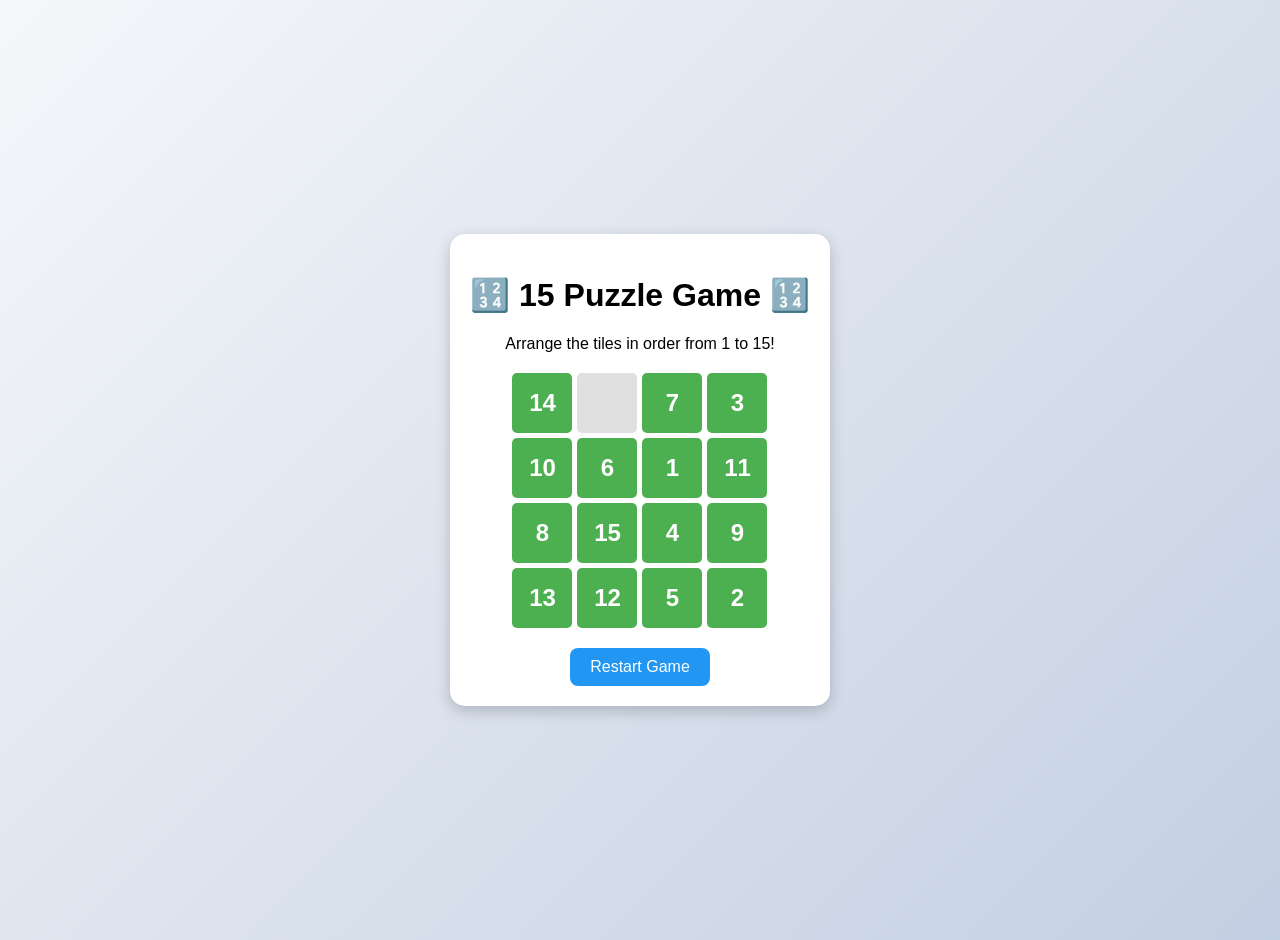
==== projects/15 Sliding Puzzle/index.html @ dd3d6229 "Merge branch 'main' into added/battery-detector" ====
<!DOCTYPE html>
<html lang="en">
<head>
  <meta charset="UTF-8">
  <meta name="viewport" content="width=device-width, initial-scale=1.0">
  <title>15 Puzzle Game</title>
  <link rel="stylesheet" href="style.css">
</head>
<body>
  <div class="container">
    <h1>🔢 15 Puzzle Game 🔢</h1>
    <p>Arrange the tiles in order from 1 to 15!</p>
    <div id="puzzle" class="puzzle"></div>
    <h2 id="message"></h2>
    <button id="restart">Restart Game</button>
  </div>

  <script src="script.js"></script>
</body>
</html>
---- projects/15 Sliding Puzzle/style.css ----
body {
  font-family: Arial, sans-serif;
  text-align: center;
  background: #f0f8ff;
  padding: 20px;
  margin: 0;
  min-height: 100vh;
  display: flex;
  justify-content: center;   /* Horizontal center */
  align-items: center;       /* Vertical center */
  font-family: Arial, sans-serif;
  background: linear-gradient(135deg, #f5f7fa, #c3cfe2);
}

.container {
  max-width: 400px;
  margin: auto;
  background: white;
  padding: 20px;
  border-radius: 15px;
  box-shadow: 0 5px 15px rgba(0,0,0,0.2);
}

.puzzle {
  display: grid;
  grid-template-columns: repeat(4, 60px);
  grid-gap: 5px;
  justify-content: center;
  margin: 20px 0;
}

.tile {
  width: 60px;
  height: 60px;
  background: #4CAF50;
  color: white;
  display: flex;
  justify-content: center;
  align-items: center;
  font-weight: bold;
  font-size: 1.5rem;
  border-radius: 5px;
  cursor: pointer;
  user-select: none;
  transition: all 0.2s ease;
}

.tile.empty {
  background: #e0e0e0;
  cursor: default;
}

button {
  padding: 10px 20px;
  font-size: 16px;
  border: none;
  border-radius: 8px;
  background-color: #2196F3;
  color: white;
  cursor: pointer;
}

button:hover {
  background-color: #1976D2;
}

h2 {
  margin: 10px 0;
}

/* Mobile responsiveness */
@media (max-width: 400px) {
  .puzzle {
    grid-template-columns: repeat(4, 40px);
    grid-gap: 4px;
  }
  .tile {
    width: 40px;
    height: 40px;
    font-size: 1rem;
  }
}
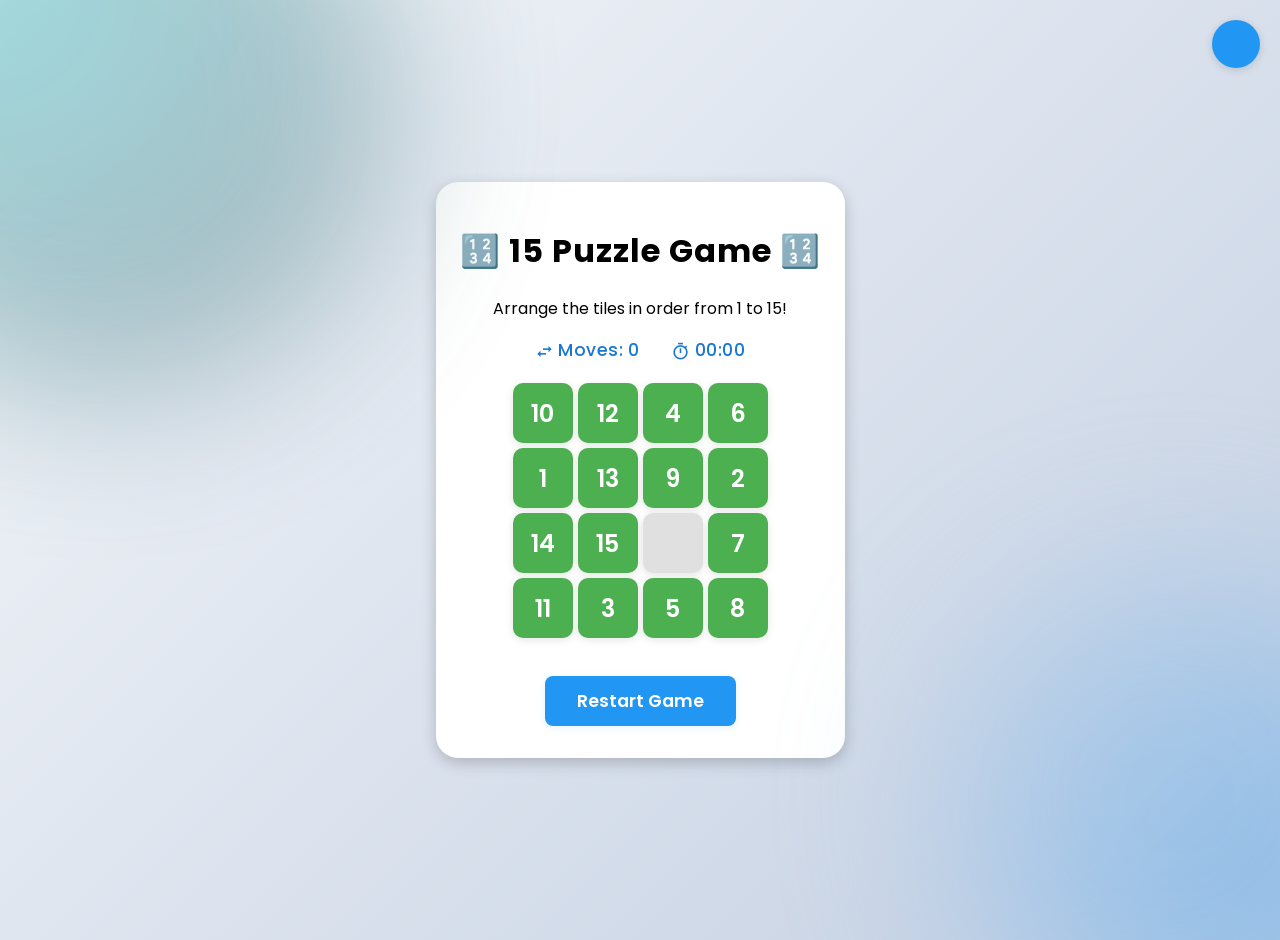
==== commit 88b620a2: "Merge branch 'main' of https://github.com/CodeMaster11000/OpenPlayground" ====
--- a/projects/15 Sliding Puzzle/index.html
+++ b/projects/15 Sliding Puzzle/index.html
@@ -1,20 +1,94 @@
 <!DOCTYPE html>
 <html lang="en">
-<head>
-  <meta charset="UTF-8">
-  <meta name="viewport" content="width=device-width, initial-scale=1.0">
-  <title>15 Puzzle Game</title>
-  <link rel="stylesheet" href="style.css">
-</head>
-<body>
-  <div class="container">
-    <h1>🔢 15 Puzzle Game 🔢</h1>
-    <p>Arrange the tiles in order from 1 to 15!</p>
-    <div id="puzzle" class="puzzle"></div>
-    <h2 id="message"></h2>
-    <button id="restart">Restart Game</button>
-  </div>
+  <head>
+    <meta charset="UTF-8" />
+    <meta name="viewport" content="width=device-width, initial-scale=1.0" />
+    <title>15 Puzzle Game</title>
+    <link rel="stylesheet" href="style.css" />
+    <!-- Google Fonts for Material Icons and Poppins font -->
+    <link
+      href="https://fonts.googleapis.com/icon?family=Material+Icons"
+      rel="stylesheet"
+    />
+    <link
+      href="https://fonts.googleapis.com/css2?family=Poppins:wght@400;600;700&display=swap"
+      rel="stylesheet"
+    />
+  </head>
+  <body>
+    <button id="toggle-dark" class="toggle-dark-btn">
+      <span id="toggle-dark-icon" class="material-icons">dark_mode</span>
+    </button>
+    <div class="container">
+      <h1>🔢 15 Puzzle Game 🔢</h1>
+      <p>Arrange the tiles in order from 1 to 15!</p>
+      <div class="game-stats">
+        <span id="move-counter"
+          ><span
+            class="material-icons"
+            style="font-size: 1.1em; vertical-align: middle"
+            >swap_horiz</span
+          >
+          Moves: 0</span
+        >
+        <span id="timer"
+          ><span
+            class="material-icons"
+            style="font-size: 1.1em; vertical-align: middle"
+            >timer</span
+          >
+          00:00</span
+        >
+      </div>
+      <div id="puzzle" class="puzzle"></div>
+      <h2 id="message"></h2>
+      <button id="restart">Restart Game</button>
+      <div
+        id="confetti-canvas"
+        style="
+          position: absolute;
+          left: 0;
+          top: 0;
+          width: 100%;
+          height: 100%;
+          pointer-events: none;
+          z-index: 10;
+          display: none;
+        "
+      ></div>
+    </div>
 
-  <script src="script.js"></script>
-</body>
-</html>+    <script src="script.js"></script>
+    <script>
+      // Theme toggle logic: initialize from main site, then standalone
+      const toggleDarkBtn = document.getElementById("toggle-dark");
+      const toggleDarkIcon = document.getElementById("toggle-dark-icon");
+      const html = document.documentElement;
+
+      function setThemeByName(theme) {
+        if (theme === "dark") {
+          document.body.classList.add("dark-mode");
+          toggleDarkIcon.textContent = "light_mode";
+        } else {
+          document.body.classList.remove("dark-mode");
+          toggleDarkIcon.textContent = "dark_mode";
+        }
+        html.setAttribute("data-theme", theme);
+      }
+
+      // Prefer gameTheme, else use main site theme
+      const savedGameTheme = localStorage.getItem("gameTheme");
+      const mainSiteTheme = localStorage.getItem("theme") || "light";
+      const initialTheme = savedGameTheme || mainSiteTheme;
+      setThemeByName(initialTheme);
+
+      toggleDarkBtn.addEventListener("click", () => {
+        const currentTheme =
+          html.getAttribute("data-theme") === "dark" ? "dark" : "light";
+        const newTheme = currentTheme === "dark" ? "light" : "dark";
+        setThemeByName(newTheme);
+        localStorage.setItem("gameTheme", newTheme);
+      });
+    </script>
+  </body>
+</html>
--- a/projects/15 Sliding Puzzle/style.css
+++ b/projects/15 Sliding Puzzle/style.css
@@ -1,24 +1,156 @@
+/* Game stats bar */
+.game-stats {
+  display: flex;
+  justify-content: center;
+  gap: 32px;
+  margin-bottom: 10px;
+  font-size: 1.08rem;
+  font-family: "Poppins", Arial, sans-serif;
+  font-weight: 500;
+  color: #1976d2;
+  letter-spacing: 0.5px;
+}
+.dark-mode .game-stats {
+  color: #00adb5;
+}
+
+/* Confetti canvas placeholder (for future animation) */
+#confetti-canvas {
+  pointer-events: none;
+  z-index: 10;
+}
+/* Modern style for Restart Game button */
+.container #restart {
+  padding: 12px 32px;
+  font-size: 1.1rem;
+  border: none;
+  border-radius: 8px;
+  background-color: var(--button-bg);
+  color: var(--button-color);
+  cursor: pointer;
+  font-family: "Poppins", Arial, sans-serif;
+  font-weight: 600;
+  margin-top: 18px;
+  margin-bottom: 0;
+  box-shadow: 0 2px 8px rgba(33, 150, 243, 0.1);
+  transition: background 0.18s, color 0.18s, box-shadow 0.18s;
+  outline: none;
+  z-index: 2;
+  display: inline-block;
+}
+.container #restart:hover {
+  background-color: var(--button-hover-bg);
+  color: #fff;
+  box-shadow: 0 6px 18px rgba(33, 150, 243, 0.18);
+}
 body {
-  font-family: Arial, sans-serif;
+  font-family: "Poppins", Arial, sans-serif;
   text-align: center;
-  background: #f0f8ff;
   padding: 20px;
   margin: 0;
   min-height: 100vh;
   display: flex;
-  justify-content: center;   /* Horizontal center */
-  align-items: center;       /* Vertical center */
-  font-family: Arial, sans-serif;
-  background: linear-gradient(135deg, #f5f7fa, #c3cfe2);
+  justify-content: center; /* Horizontal center */
+  align-items: center; /* Vertical center */
+  /* Color variables */
+  --bg-gradient: linear-gradient(135deg, #f5f7fa, #c3cfe2);
+  --container-bg: #fff;
+  --container-shadow: 0 5px 15px rgba(0, 0, 0, 0.2);
+  --tile-bg: #4caf50;
+  --tile-color: #fff;
+  --tile-empty-bg: #e0e0e0;
+  --button-bg: #2196f3;
+  --button-hover-bg: #1976d2;
+  --button-color: #fff;
+  background: var(--bg-gradient);
+  position: relative;
+  overflow: hidden;
+}
+
+/* Animated background blobs */
+body::before,
+body::after {
+  content: "";
+  position: fixed;
+  z-index: 0;
+  border-radius: 50%;
+  filter: blur(80px);
+  opacity: 0.35;
+  pointer-events: none;
+  transition: opacity 0.5s;
+}
+body::before {
+  width: 600px;
+  height: 600px;
+  left: -200px;
+  top: -200px;
+  background: radial-gradient(circle at 30% 30%, #00adb5 0%, #393e46 100%);
+  animation: blobMove1 18s ease-in-out infinite alternate;
+}
+body::after {
+  width: 500px;
+  height: 500px;
+  right: -150px;
+  bottom: -150px;
+  background: radial-gradient(circle at 70% 70%, #2196f3 0%, #c3cfe2 100%);
+  animation: blobMove2 22s ease-in-out infinite alternate;
+}
+
+@keyframes blobMove1 {
+  0% {
+    transform: translateY(0) scale(1);
+  }
+  100% {
+    transform: translateY(60px) scale(1.15);
+  }
+}
+@keyframes blobMove2 {
+  0% {
+    transform: translateY(0) scale(1);
+  }
+  100% {
+    transform: translateY(-40px) scale(1.1);
+  }
+}
+/* Toggle dark mode button styles */
+.toggle-dark-btn {
+  position: absolute;
+  top: 20px;
+  right: 20px;
+  width: 48px;
+  height: 48px;
+  background: #2196f3;
+  border: none;
+  outline: none;
+  cursor: pointer;
+  font-size: 2rem;
+  z-index: 100;
+  color: #fff;
+  border-radius: 50%;
+  display: flex;
+  align-items: center;
+  justify-content: center;
+  box-shadow: 0 2px 8px rgba(0, 0, 0, 0.15);
+  transition: background 0.2s, color 0.2s;
+}
+.toggle-dark-btn:hover {
+  background: #1976d2;
+}
+.dark-mode .toggle-dark-btn {
+  background: #393e46;
+  color: #fff;
+}
+.dark-mode .toggle-dark-btn:hover {
+  background: #222831;
 }
 
 .container {
   max-width: 400px;
   margin: auto;
-  background: white;
-  padding: 20px;
-  border-radius: 15px;
-  box-shadow: 0 5px 15px rgba(0,0,0,0.2);
+  background: var(--container-bg);
+  padding: 24px 24px 32px 24px;
+  border-radius: 22px;
+  box-shadow: var(--container-shadow);
 }
 
 .puzzle {
@@ -32,36 +164,81 @@
 .tile {
   width: 60px;
   height: 60px;
-  background: #4CAF50;
-  color: white;
+  background: var(--tile-bg);
+  color: var(--tile-color);
   display: flex;
   justify-content: center;
   align-items: center;
-  font-weight: bold;
+  font-family: "Poppins", Arial, sans-serif;
+  font-weight: 600;
   font-size: 1.5rem;
-  border-radius: 5px;
+  border-radius: 10px;
   cursor: pointer;
   user-select: none;
-  transition: all 0.2s ease;
+  transition: all 0.2s cubic-bezier(0.4, 2, 0.3, 1);
 }
 
 .tile.empty {
-  background: #e0e0e0;
+  background: var(--tile-empty-bg);
   cursor: default;
 }
 
-button {
-  padding: 10px 20px;
-  font-size: 16px;
-  border: none;
-  border-radius: 8px;
-  background-color: #2196F3;
-  color: white;
-  cursor: pointer;
-}
-
-button:hover {
-  background-color: #1976D2;
+.tile {
+  width: 60px;
+  height: 60px;
+  background: var(--tile-bg);
+  color: var(--tile-color);
+  display: flex;
+  justify-content: center;
+  align-items: center;
+  font-family: "Poppins", Arial, sans-serif;
+  font-weight: 600;
+  font-size: 1.5rem;
+  border-radius: 10px;
+  cursor: pointer;
+  user-select: none;
+  box-shadow: 0 2px 8px rgba(0, 0, 0, 0.1);
+  transition: transform 0.18s cubic-bezier(0.4, 2, 0.3, 1),
+    box-shadow 0.18s cubic-bezier(0.4, 2, 0.3, 1);
+  z-index: 1;
+}
+.tile:not(.empty):hover {
+  transform: scale(1.08) translateY(-2px);
+  box-shadow: 0 6px 18px rgba(33, 150, 243, 0.18);
+}
+.tile:not(.empty):active {
+  transform: scale(0.97);
+  box-shadow: 0 2px 8px rgba(33, 150, 243, 0.1);
+}
+
+/* Fix dark mode and button styles */
+.dark-mode {
+  --bg-gradient: linear-gradient(135deg, #181c22 0%, #232526 100%);
+  --container-bg: #23272f;
+  --container-shadow: 0 5px 24px rgba(0, 0, 0, 0.7);
+  --tile-bg: #4caf50;
+  --tile-color: #fff;
+  --tile-empty-bg: #393e46;
+  --button-bg: #00adb5;
+  --button-hover-bg: #008891;
+  --button-color: #eeeeee;
+  --blob1: radial-gradient(circle at 30% 30%, #232526 0%, #181c22 100%);
+  --blob2: radial-gradient(circle at 70% 70%, #232526 0%, #181c22 100%);
+}
+
+/* White heading and subtext in dark mode */
+.container h1 {
+  font-family: "Poppins", Arial, sans-serif;
+  font-weight: 700;
+  letter-spacing: 1px;
+}
+.container p {
+  font-family: "Poppins", Arial, sans-serif;
+  font-weight: 400;
+}
+.dark-mode .container h1,
+.dark-mode .container p {
+  color: #fff;
 }
 
 h2 {
@@ -79,4 +256,4 @@
     height: 40px;
     font-size: 1rem;
   }
-}+}
